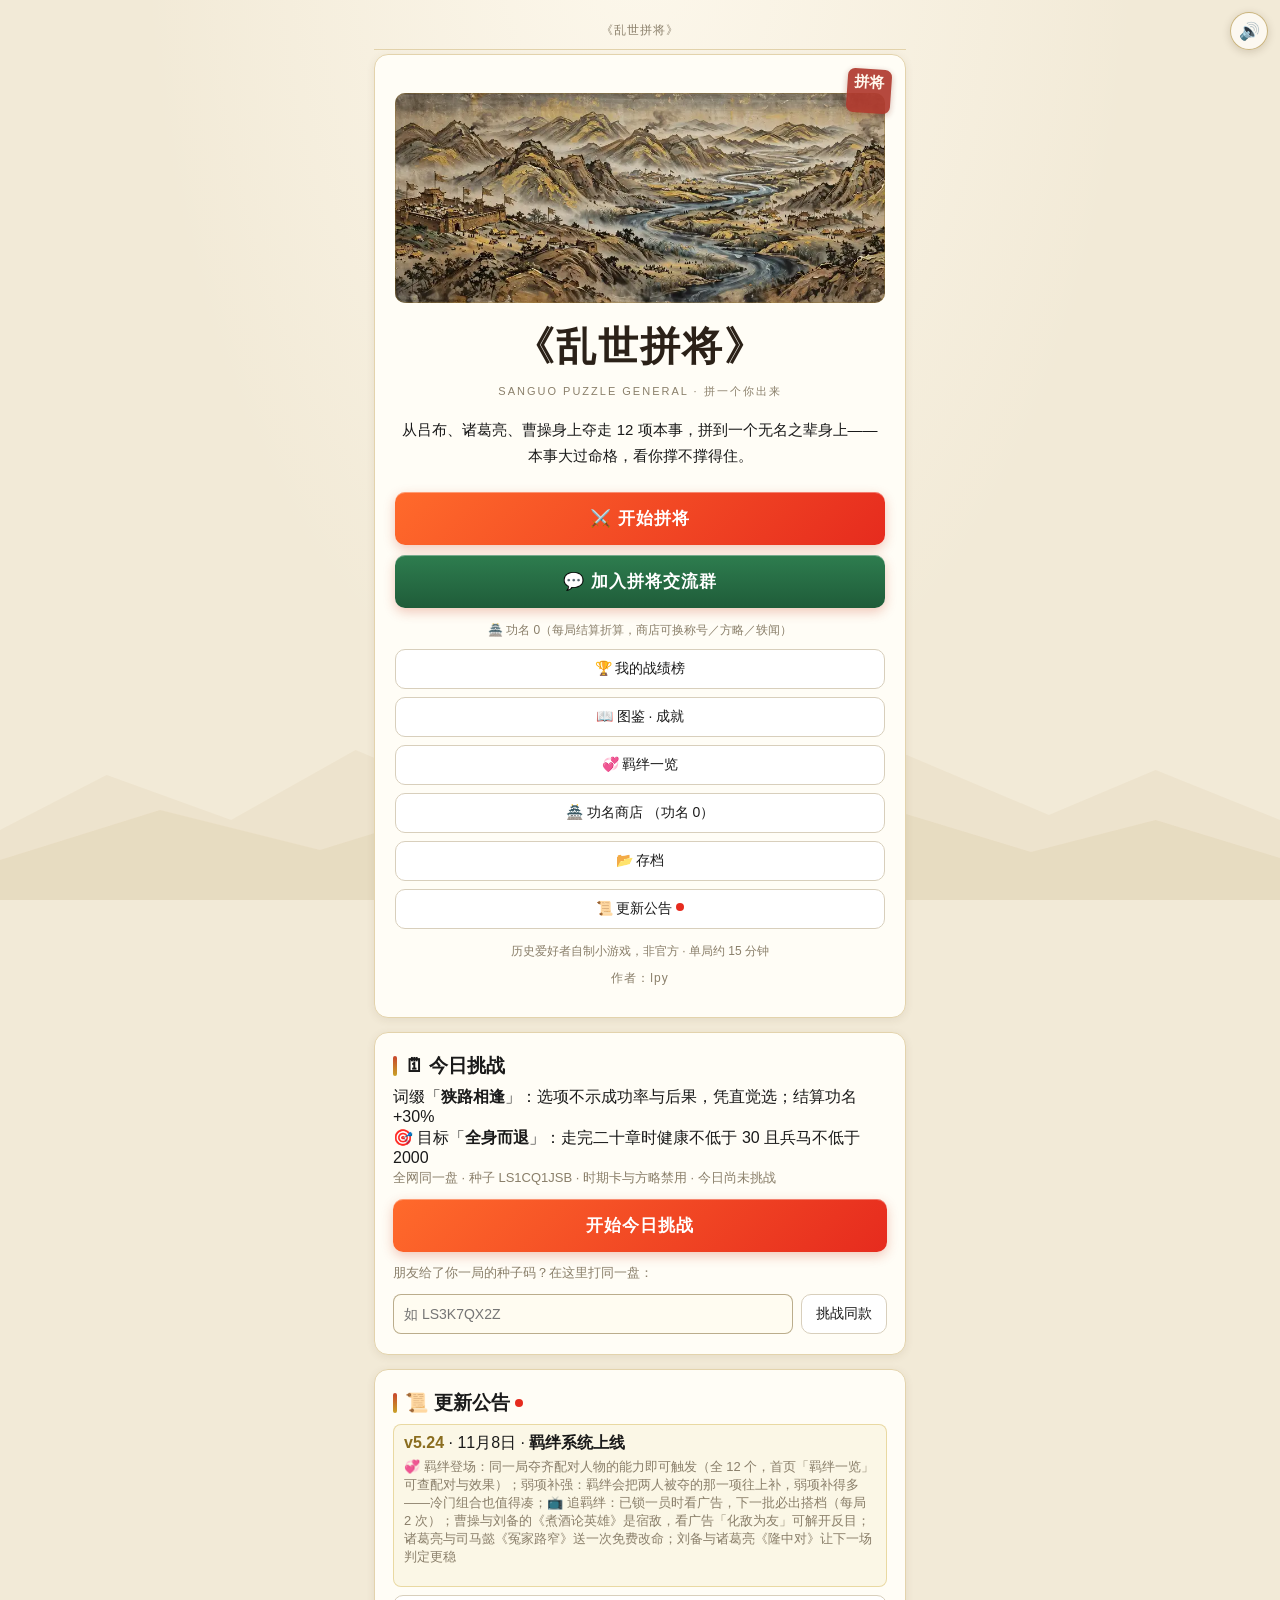
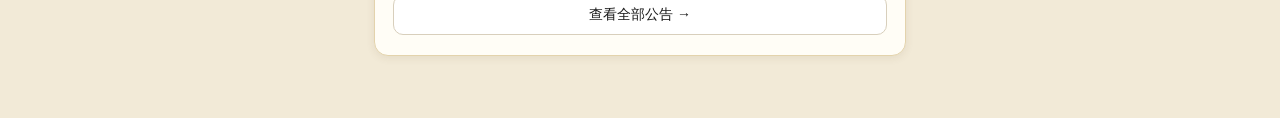
==== index.html @ 29fadf85 "E+A batch: pin-yi-ba wager + bond event rewrites (sync from mother build)" ====
<!DOCTYPE html>
<html lang="zh-CN">
<head>
<script type="application/json" id="colorbox-skill-usage">
{
  "skills": [
    "colorbox-auth-get-user-info",
    "colorbox-cloud-save-get-value",
    "colorbox-cloud-save-set-value",
    "colorbox-fullscreen-safe-top",
    "colorbox-oss-upload-file",
    "colorbox-request",
    "colorbox-request-bbs-open-post-editor",
    "colorbox-result-poster-posting",
    "colorbox-vatask-complete-reward-video",
    "colorbox-vatask-get-activity-task-state"
  ]
}
</script>
<meta charset="UTF-8">
<meta name="viewport" content="width=device-width, initial-scale=1">
<title>《乱世拼将》· 三国版</title>
<style>
/* 《乱世拼将》· 三国版 —— style.css（色值依任务书 §1 锁死） */
* { box-sizing: border-box; margin: 0; padding: 0; }
body { background: #F7F1E5; color: #1A1A1A; font-family: -apple-system, "PingFang SC", "Microsoft YaHei", sans-serif; }
.wrap { max-width: 560px; margin: 0 auto; padding: 16px 14px 48px; }
.hidden { display: none !important; }
.progress { text-align: center; font-size: 12px; color: #8a7f6a; padding: 6px 0 12px; letter-spacing: 1px; }
.card { background: #FFFFFF; border-radius: 14px; padding: 20px 18px; margin-bottom: 14px; box-shadow: 0 2px 10px rgba(26,26,26,.06); }
h2 { font-size: 19px; margin-bottom: 8px; }
h3 { font-size: 15px; margin-bottom: 8px; }
.hint { font-size: 13px; color: #8a7f6a; margin-bottom: 12px; }
.btn-primary { background: linear-gradient(135deg,#FF6A2B,#E62B1E); color: #fff; border: none; border-radius: 10px; padding: 12px 18px; font-size: 15px; font-weight: 700; cursor: pointer; width: 100%; }
.btn-primary:disabled { opacity: .4; cursor: not-allowed; }
.btn-big { padding: 15px 18px; font-size: 17px; }
.btn-ghost { background: #fff; color: #1A1A1A; border: 1.5px solid #d8cfbc; border-radius: 10px; padding: 10px 14px; font-size: 14px; cursor: pointer; }
.btn-ghost:disabled { opacity: .4; cursor: not-allowed; }
.btn-ghost.on { border-color: #E62B1E; color: #E62B1E; background: #fff5ef; font-weight: 700; }

/* 首页 */
.hero { text-align: center; padding: 38px 20px 30px; }
.hero-title { font-size: 34px; font-weight: 900; letter-spacing: 2px; }
.hero-sub { font-size: 11px; color: #8a7f6a; letter-spacing: 2px; margin: 10px 0 18px; }
.hero-tag { font-size: 15px; line-height: 1.7; margin-bottom: 24px; }
.hero-note { font-size: 12px; color: #8a7f6a; margin-top: 14px; }
.byline { text-align: center; font-size: 12px; color: #8a7f6a; letter-spacing: 1px; margin-top: 10px; }

/* 设定卡片 */
.card-list { display: flex; flex-direction: column; gap: 10px; }
.pick-card { text-align: left; background: #fdfaf3; border: 2px solid #e7ddc8; border-radius: 12px; padding: 13px 14px; cursor: pointer; width: 100%; }
.pick-card.active { border-color: #E62B1E; background: #fff5ef; }
.pick-name { font-size: 16px; font-weight: 800; }
.pick-desc { font-size: 13px; color: #6d6350; margin-top: 3px; line-height: 1.5; }
/* v5.13 属性柱状图：路线卡两列迷你条（前三高描金）＋属性格/按钮底部细条 */
.abar-grid { display: grid; grid-template-columns: 1fr 1fr; gap: 3px 14px; margin-top: 7px; text-align: left; }
.abar { display: flex; align-items: center; gap: 5px; font-size: 11px; color: #6b5836; }
.abar i { font-style: normal; width: 24px; flex: none; }
.abar em { flex: 1; height: 5px; background: rgba(120,90,40,.16); border-radius: 3px; overflow: hidden; }
.abar em b { display: block; height: 100%; background: #a8842f; border-radius: 3px; }
.abar.top i, .abar.top span { color: #8a6d1f; font-weight: 700; }
.abar.top em b { background: linear-gradient(90deg, #e3b341, #b8860b); }
.abar span { width: 20px; text-align: right; font-variant-numeric: tabular-nums; }
.abar-line { display: block; height: 4px; margin-top: 5px; background: rgba(120,90,40,.16); border-radius: 2px; overflow: hidden; }
.abar-line b { display: block; height: 100%; background: linear-gradient(90deg, #c39a3b, #a8842f); border-radius: 2px; }
/* v5.13 事件专属配图位 */
/* 性能修复 2026-11-06：图鉴人物格屏外跳过布局/绘制 */
.gal-cell { content-visibility: auto; contain-intrinsic-size: auto 94px; }
.ev-art { height: 150px; border-radius: 10px; background-size: cover; background-position: center; margin-bottom: 12px; box-shadow: inset 0 0 0 1px rgba(120,90,40,.25); }
/* v5.13 声音开关 */
.sound-btn { position: fixed; top: max(12px, env(safe-area-inset-top)); right: 12px; z-index: 90; width: 38px; height: 38px; border-radius: 50%; border: 1px solid rgba(160,124,32,.55); background: rgba(253,250,243,.9); font-size: 17px; line-height: 1; cursor: pointer; box-shadow: 0 2px 8px rgba(60,40,10,.18); }
#btn-to-draft { margin-top: 2px; }

/* 夺技 */
.draft-head { display: flex; justify-content: space-between; align-items: baseline; }
.draft-count { font-size: 13px; color: #8a7f6a; }
.faction-name { font-size: 15px; font-weight: 700; margin: 8px 0 10px; }
.people-grid { display: grid; grid-template-columns: 1fr 1fr; gap: 10px; }
.person-card { position: relative; text-align: left; background: #fdfaf3; border: 2px solid #e7ddc8; border-radius: 12px; padding: 12px; cursor: pointer; }
/* v5.14 时期卡（巅峰形态） */
.peak-ribbon { position: absolute; top: 6px; right: 6px; z-index: 2; background: linear-gradient(135deg, #C9A227, #a87f14); color: #fff; font-size: 11px; font-weight: 700; padding: 2px 8px; border-radius: 8px; letter-spacing: 1px; }
.bond-badges { margin-top: 5px; display: flex; flex-wrap: wrap; gap: 4px; }
.bond-badge { font-size: 11px; font-weight: 700; color: #b3352c; background: #fdf3e3; border: 1px solid #e3c98f; border-radius: 8px; padding: 1px 7px; }
.bond-badge.on { color: #2e7d4f; border-color: #9fc7ab; background: #eef7f0; }
.bond-strip { display: flex; flex-wrap: wrap; gap: 6px; margin-top: 10px; }
.bond-chip { font-size: 14px; font-weight: 700; line-height: 1.55; color: #8f2a1e; background: #fff3d6; border: 1.5px solid #b3352c; border-radius: 10px; padding: 4px 11px; }
.bond-chip .bond-sub { display: block; font-size: 11.5px; font-weight: 600; line-height: 1.5; opacity: .88; }
.bond-chip.on { color: #fff; background: #2e7d4f; border-color: #2e7d4f; }
.bond-chip.fx { color: #7a5b12; background: #fdf3e3; border-color: #c9a227; }
.bond-bar { display: flex; flex-direction: column; gap: 8px; margin-top: 10px; }
.bond-card { border: 1px solid #e3d3ac; background: #fffdf6; border-radius: 10px; padding: 10px 12px; margin-bottom: 8px; }
.peak-box { margin: 0 0 10px; padding: 10px 12px; border: 1.5px dashed #C9A227; border-radius: 10px; background: #fffbe8; text-align: left; }
.peak-box .peak-info { font-size: 13px; line-height: 1.55; color: #7a5b12; margin-bottom: 8px; }
.peak-box.on { border-style: solid; background: linear-gradient(135deg, #fff3c4, #ffe9a8); }
.peak-box .peak-on { font-size: 13.5px; font-weight: 700; color: #8a6410; }
.tier-peak { filter: drop-shadow(0 0 7px rgba(201, 162, 39, .9)); }
.person-card.active { border-color: #E62B1E; background: #fff5ef; }
.person-card.tier-top { border-color: #C9A227; background: #fffbe8; }
.person-name { font-size: 17px; font-weight: 800; }
.person-meta { font-size: 12px; color: #6d6350; margin-top: 2px; }
.attr-grid { display: grid; grid-template-columns: repeat(4, 1fr); gap: 8px; margin-top: 12px; }
.attr-btn { background: #fdfaf3; border: 1.5px solid #e7ddc8; border-radius: 10px; padding: 9px 4px; cursor: pointer; text-align: center; }
.attr-btn:disabled { opacity: .35; cursor: not-allowed; }
.attr-btn .a-name { font-size: 12px; color: #6d6350; }
.attr-btn .a-val { font-size: 18px; font-weight: 800; }
.attr-btn .a-val.warn { color: #E62B1E; }
.mine-panel { margin: 10px 0 14px; background: #fdfaf3; border: 1.5px dashed #d8cfbc; border-radius: 12px; padding: 12px; }
.mine-title { font-size: 13px; font-weight: 700; color: #6d6350; }
.mine-panel .attr-grid { margin-top: 8px; }
.attr-cell.empty { opacity: .45; }
.draft-foot { margin-top: 14px; }
.locked-line { margin-top: 12px; font-size: 12.5px; color: #6d6350; line-height: 1.8; }

/* 揭幕 */
.unveil-title { font-size: 28px; font-weight: 900; text-align: center; margin: 8px 0 4px; }
.unveil-lines { text-align: center; font-size: 14px; color: #6d6350; line-height: 1.9; margin-bottom: 8px; }
.unveil-lines b { color: #E62B1E; }
.attr-cell { background: #fdfaf3; border: 1.5px solid #e7ddc8; border-radius: 10px; padding: 9px 4px; text-align: center; }
.attr-cell .a-name { font-size: 12px; color: #6d6350; }
.attr-cell .a-val { font-size: 18px; font-weight: 800; }
#btn-to-chapters { margin-top: 16px; }

/* 章节 */
.resbar { display: flex; gap: 8px; flex-wrap: wrap; margin-bottom: 12px; }
.resbar .res { background: #fff; border-radius: 999px; padding: 6px 12px; font-size: 13px; font-weight: 700; box-shadow: 0 1px 4px rgba(26,26,26,.06); }
.resbar .res.warn { color: #E62B1E; }
.ch-head { display: flex; align-items: baseline; gap: 10px; }
.ch-head span { font-size: 13px; color: #8a7f6a; }
.ch-brief { font-size: 15px; line-height: 1.7; margin: 8px 0 14px; }
.ch-brief .deduct { display: block; font-size: 12.5px; color: #8a7f6a; margin-top: 6px; }
.opt-list { display: flex; flex-direction: column; gap: 10px; }
.opt-btn { text-align: left; background: #fdfaf3; border: 2px solid #e7ddc8; border-radius: 12px; padding: 13px 14px; cursor: pointer; font-size: 15px; width: 100%; }
.opt-btn:hover { border-color: #FF6A2B; }
.opt-btn .opt-sub { display: block; font-size: 12.5px; color: #8a7f6a; margin-top: 4px; }
.ch-result { margin-top: 6px; font-size: 15px; line-height: 1.7; }
.ch-result .r-head { font-weight: 800; margin-bottom: 6px; }
.ch-result .r-bio { color: #4c4433; }
.ch-result .r-after { font-size: 13px; color: #8a7f6a; margin: 8px 0 12px; }
.biog-list p { font-size: 13.5px; line-height: 1.75; color: #4c4433; margin-bottom: 4px; }
.biog-list p b { color: #1A1A1A; }

/* 结局 */
.ending-card { text-align: center; padding: 30px 20px; }
.ending-name { font-size: 30px; font-weight: 900; }
.ending-quote { font-size: 15px; color: #6d6350; margin: 10px 0 4px; }
.ending-stats { font-size: 14px; line-height: 2; color: #4c4433; margin: 10px 0; }
.ending-report { font-size:13px; line-height:1.8; background:rgba(90,60,20,.07); border:1px solid rgba(90,60,20,.18); border-radius:8px; padding:8px 12px; }
  .ending-report .rp-title { font-weight:900; margin-bottom:2px; }
  .ending-report .rp-row { display:flex; justify-content:space-between; gap:8px; }
  .ending-report .rp-hint { opacity:.65; font-size:12px; }
  .ending-score { font-size: 21px; font-weight: 900; color: #E62B1E; margin-bottom: 18px; }

/* 海报 */
.poster { padding: 26px 20px; }
.poster-head { font-size: 20px; font-weight: 900; text-align: center; letter-spacing: 1px; }
.poster-sub { text-align: center; font-size: 13px; color: #6d6350; margin: 10px 0 16px; line-height: 1.8; }
.poster-body p { font-size: 14.5px; line-height: 1.85; margin-bottom: 7px; }
.poster-ending { font-size: 16px; font-weight: 800; margin-top: 14px; }
.poster-score { font-size: 19px; font-weight: 900; color: #E62B1E; margin-top: 6px; }
.poster-share { font-size: 12.5px; color: #8a7f6a; background: #fdfaf3; border-radius: 10px; padding: 10px 12px; margin-top: 16px; line-height: 1.7; }
.poster-actions { display: flex; gap: 10px; margin-top: 14px; }
.poster-actions .btn-primary { flex: 1.4; }
.poster-actions .btn-ghost { flex: 1; }
.copied { text-align: center; font-size: 13px; color: #E62B1E; margin-top: 10px; }

/* v2：评级与战报分段 */
.grade { display: inline-block; font-size: 10px; font-weight: 800; color: #E62B1E; background: #fff0e8; border-radius: 5px; padding: 1px 5px; margin-left: 4px; vertical-align: 2px; }
.a-grade { font-size: 10.5px; font-weight: 800; color: #E62B1E; }
.person-top { font-size: 12px; color: #4c4433; margin-top: 5px; line-height: 1.6; }
.opt-preview { display: block; font-size: 12px; color: #4c4433; margin-top: 4px; }
.ch-checks { display: block; font-size: 12.5px; color: #6d6350; margin-top: 6px; }
.reveal { opacity: 0; transform: translateY(4px); transition: opacity .35s ease, transform .35s ease; }
.reveal.on { opacity: 1; transform: none; }

/* 事件弹窗 */
/* v5.15 加载页 / 更新公告 / 存档页 */
#loading { position: fixed; inset: 0; z-index: 300; background: linear-gradient(180deg, #f3ead3, #e9dcbc); display: flex; align-items: center; justify-content: center; transition: opacity .35s ease; }
#loading.done { opacity: 0; pointer-events: none; }
.load-box { text-align: center; padding: 20px; max-width: 420px; width: 100%; }
.load-title { font-size: 44px; font-weight: 900; letter-spacing: 4px; color: #2b2118; }
.load-sub { color: #8a6d1f; letter-spacing: 3px; font-size: 12px; margin: 8px 0 26px; }
.load-bar { height: 8px; border-radius: 99px; background: rgba(120,96,40,.25); overflow: hidden; }
.load-bar b { display: block; height: 100%; width: 0%; border-radius: 99px; background: linear-gradient(90deg, #C9A227, #E62B1E); transition: width .18s ease; }
.load-pct { margin-top: 10px; color: #6d5518; font-size: 13px; }
.load-tip { margin-top: 22px; color: #977f4e; font-size: 12.5px; }
#loading .load-box { position: relative; }
.load-frame { position: relative; background: rgba(253,248,232,.93); border: 1.5px solid #C9A227; outline: 1px solid rgba(201,162,39,.45); outline-offset: 4px; border-radius: 8px; padding: 30px 22px 22px; box-shadow: 0 12px 44px rgba(60,40,10,.28); }
.arch-bg { height: 120px; aspect-ratio: auto; margin-bottom: 12px; }
/* v5.16 视觉焕新：书法标题字体＋加载主视觉＋纸纹（哲学：宣纸为底、水墨为境、金石为饰） */
@font-face { font-family: 'LSBrush'; src: url("[data-uri]") format('woff2'); font-display: swap; }
.load-title, .hero-title, #ch-name, .ending-name { font-family: 'LSBrush', 'Noto Serif SC', 'Songti SC', serif; }
.load-title { font-size: 50px; letter-spacing: 1px; }
.load-art { position: absolute; inset: 0; background-image: url("[data-uri]"); background-size: cover; background-position: center; }
#loading { flex-direction: column; justify-content: flex-start; padding-top: 9vh; }
.key-strip { height: 118px; border-radius: 12px; margin-bottom: 12px; background-image: url("[data-uri]"); background-size: cover; background-position: center 74%; box-shadow: inset 0 0 0 1px rgba(146,116,48,.4); }
.card { background-image: repeating-linear-gradient(0deg, rgba(120,96,40,.028) 0 2px, transparent 2px 8px); }
/* v5.17 性能：图鉴离屏区块跳过布局/绘制（不改外观） */
#gal-people > *, #gal-endings > * { content-visibility: auto; contain-intrinsic-size: auto 120px; }
.ndot { display: inline-block; width: 8px; height: 8px; border-radius: 50%; background: #E62B1E; vertical-align: 2px; }
.notice-item { background: rgba(201,162,39,.07); border: 1px solid rgba(201,162,39,.35); border-radius: 8px; padding: 8px 10px; margin-bottom: 8px; }
.notice-item:last-child { margin-bottom: 0; }
.notice-v { font-weight: 800; color: #8a6d1f; }
.modal { position: fixed; inset: 0; background: rgba(26,26,26,.45); display: flex; align-items: center; justify-content: center; padding: 18px; z-index: 50; }
.modal-inner { background: #fff; border-radius: 16px; padding: 22px 18px; max-width: 520px; width: 100%; max-height: 86vh; overflow-y: auto; }
.modal-title { font-size: 20px; font-weight: 900; margin-bottom: 8px; }
.ev-story { font-size: 14.5px; line-height: 1.75; }
.ev-focus { font-size: 13px; color: #8a7f6a; margin: 8px 0 14px; }
.ev-result { font-size: 14.5px; line-height: 1.75; white-space: pre-line; }
#btn-ev-close { margin-top: 14px; }

/* ---------- v4 视觉：头像精灵图 + 宣纸水墨 ---------- */
.avatar { display: block; width: 62%; aspect-ratio: 3 / 4; border-radius: 8px; margin: 0 auto 8px;
  background-image: url("[data-uri]");
  background-size: 700% 300%; background-repeat: no-repeat; background-color: #e9dfc9;
  box-shadow: inset 0 0 0 1px rgba(146, 116, 48, .45); }
.avatar.b2 { background-image: url("[data-uri]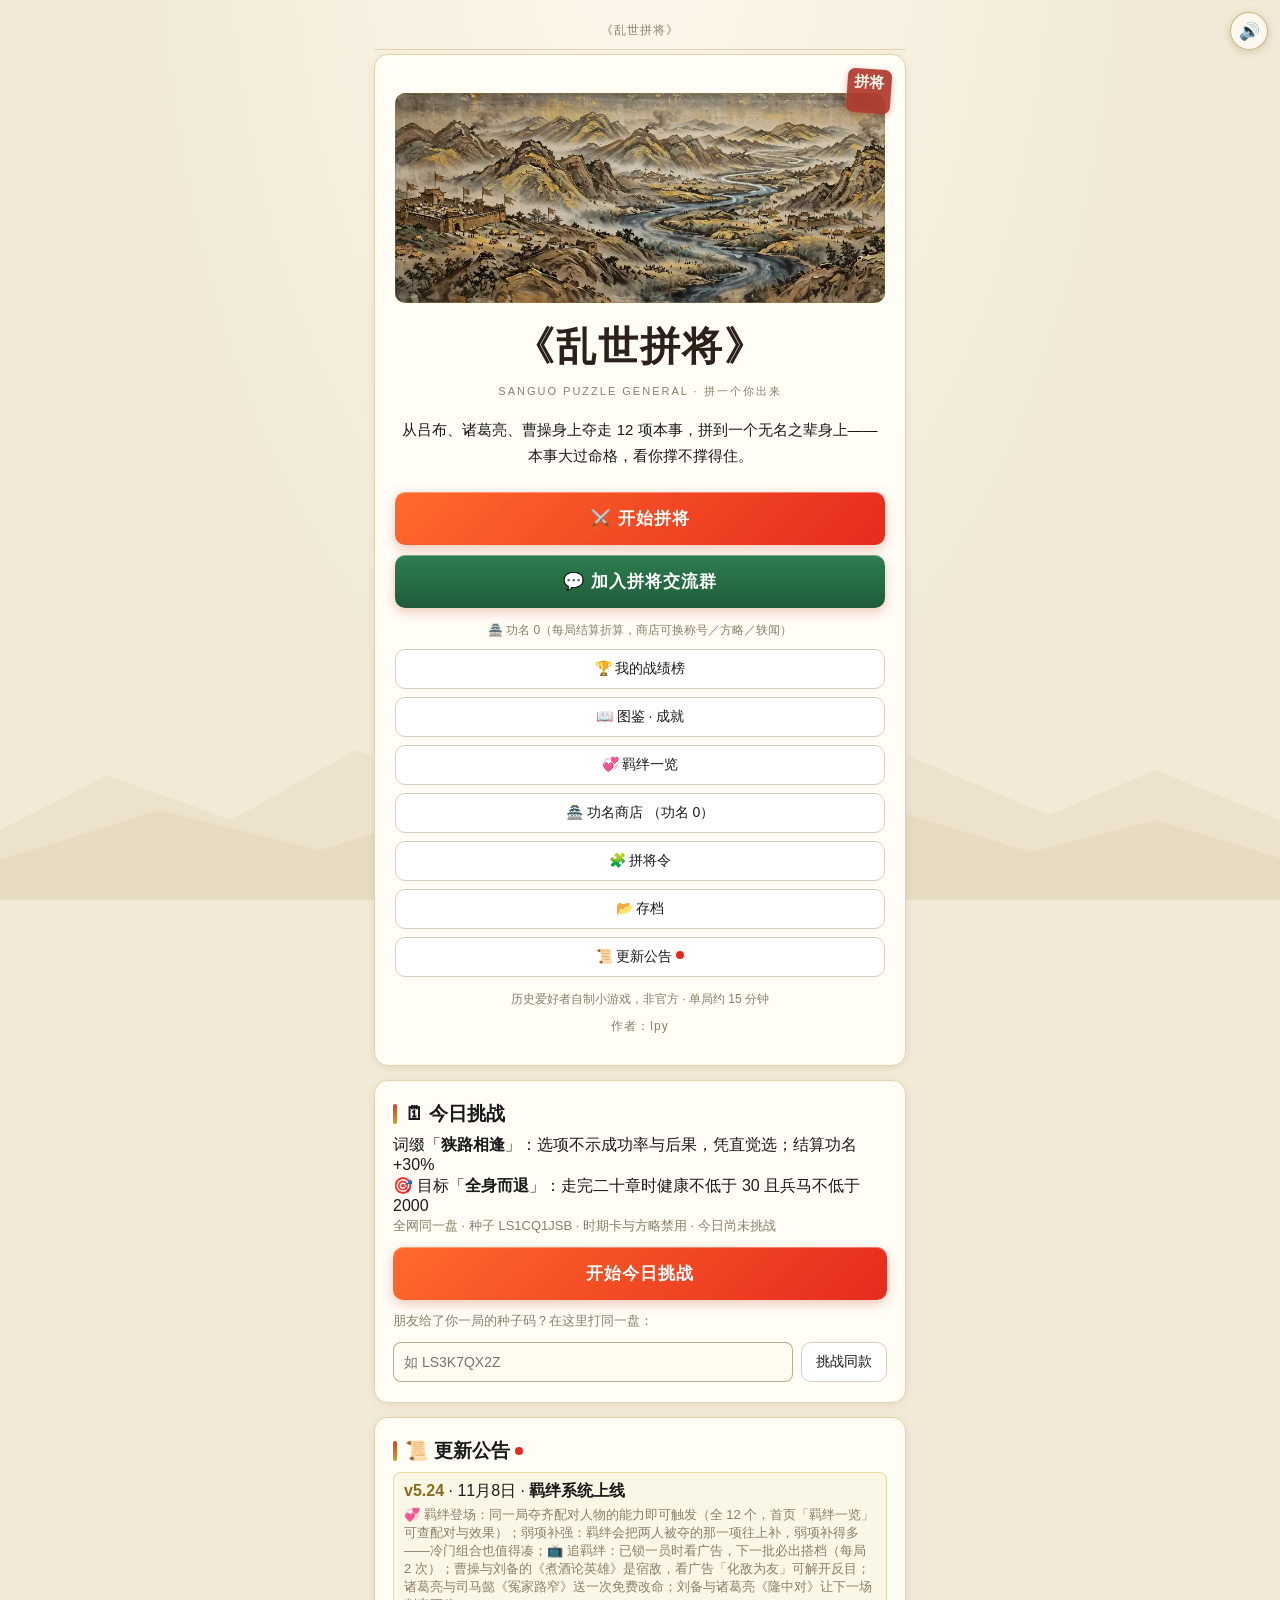
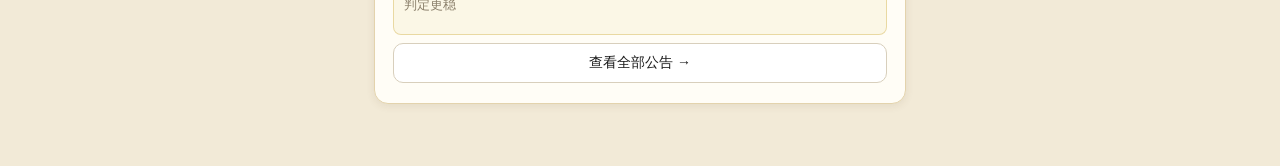
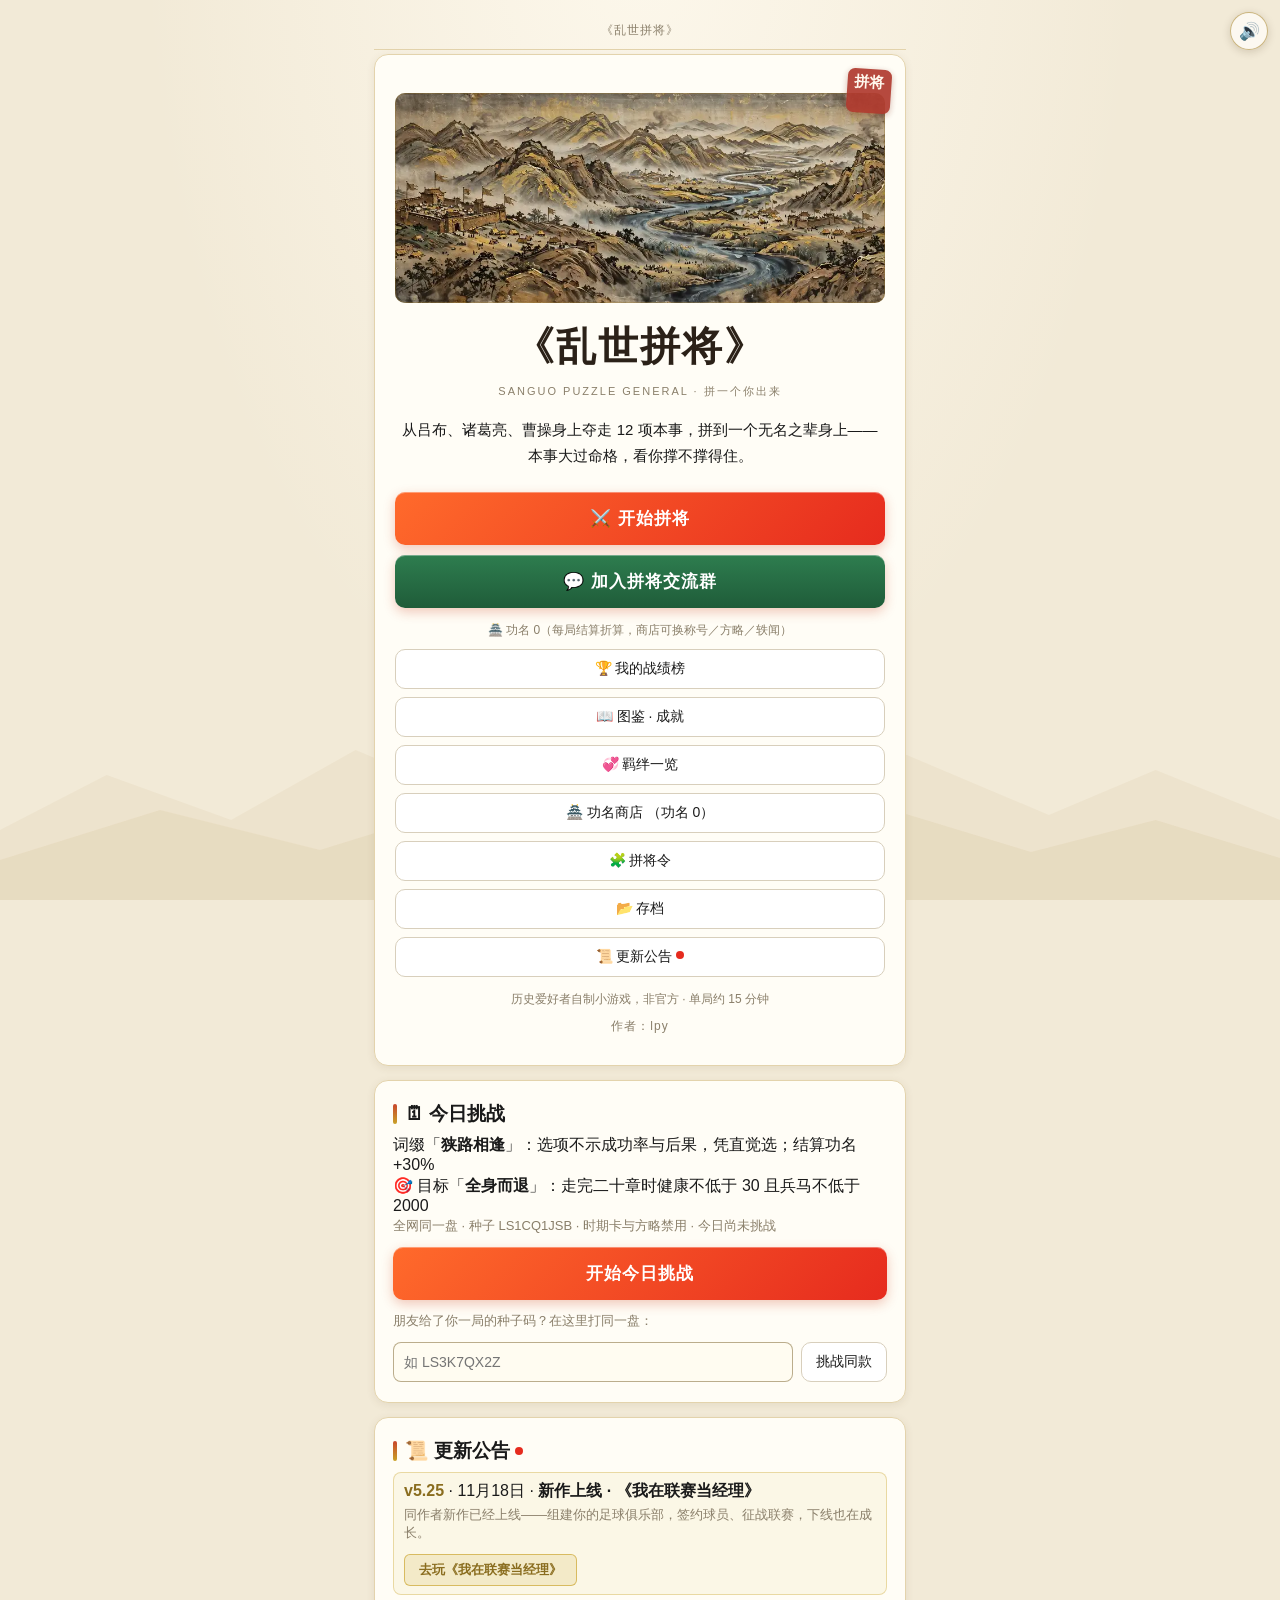
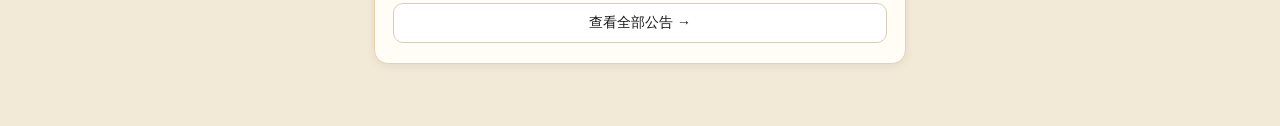
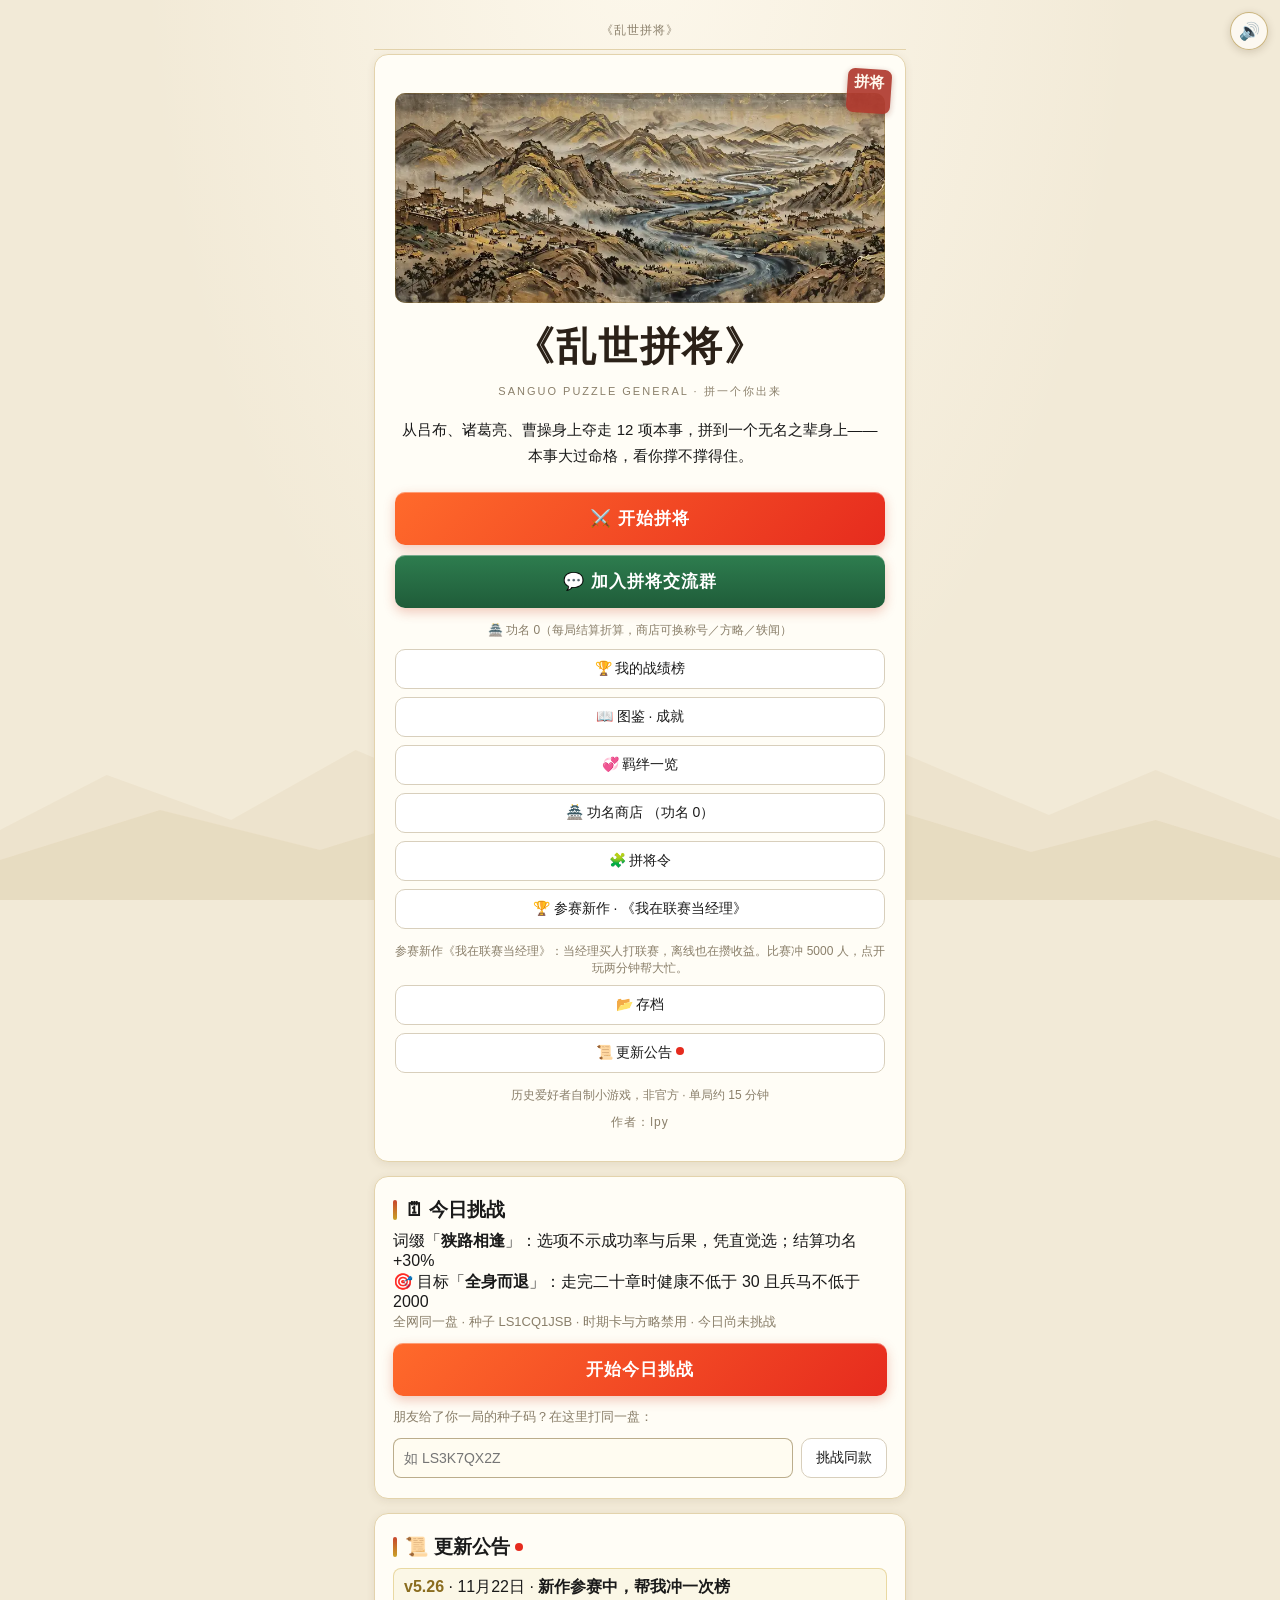
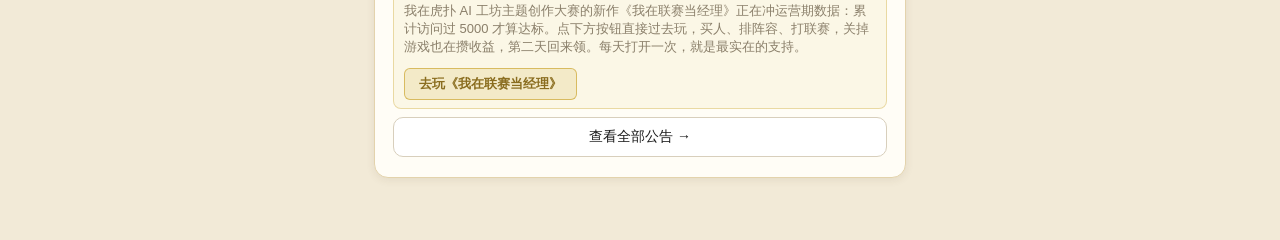
